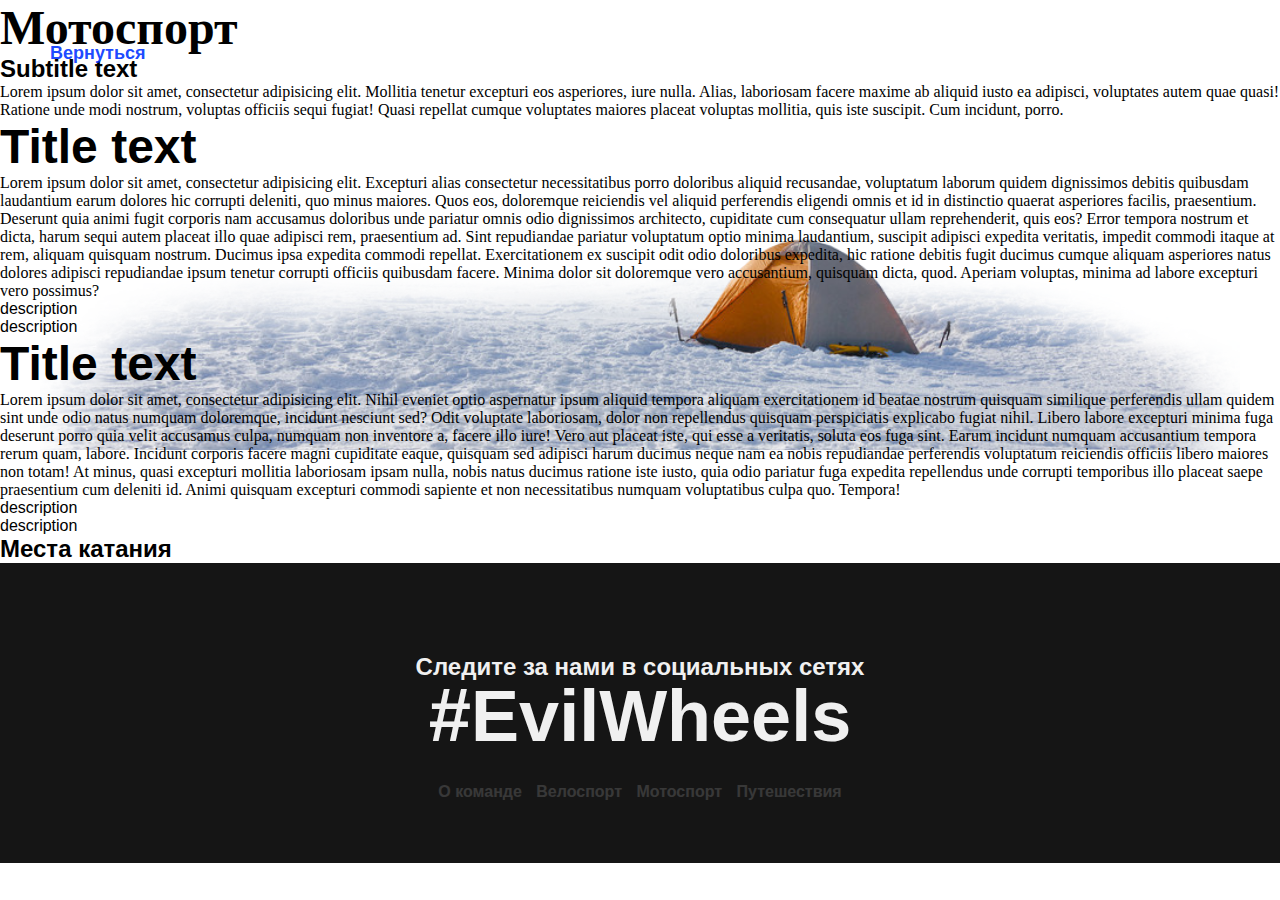
==== moto.html @ bc61dab6 "Beta-release." ====
<!DOCTYPE html>
<html manifest="app.mf">
<head>
	<meta charset="UTF-8">
	<meta name="viewport" content="width=device-width, initial-scale=1, maximum-scale=1, user-scalable=no">
	<meta name="robots" content="index, follow">
	<meta name="author" content="http://Tamik.ru/">
	<meta name="keywords" content="Evil Wheels, Evil Wheels Riders Crew, Riders Crew, Evil Wheels Crew, Evil, Wheels, Crew, Riders, MTB, Mountain bike, DH, Downhill, FR, Freeride, MX, Motocross, Hard enduro, Enduro, Bicycle, Moto, Mountains, Russia, команда, Россия, эндуро, горный велосипед, мотоцикл, велосипед, мотокросс, хард эндуро, фрирайд, даунхилл">
	<meta name="description" content="Команда райдеров из города Нальчик, занимающихся активными видами спорта, такими, как мотокросс и горный велосипед. Сфера интересов также направлена на горный туризм.">
	<meta property="og:title" content="Evil Wheels Riders Crew">
	<meta property="og:description" content="Команда райдеров из города Нальчик, занимающихся активными видами спорта, такими, как мотокросс и горный велосипед. Сфера интересов также направлена на горный туризм.">
	<meta property="og:url" content="http://evilwheels.ru/">
	<meta property="og:image" content="native/og_image.png">
	<title>Мотоспорт // Evil Wheels Riders Crew</title>
	<link rel="shortcut icon" href="native/favicon.ico">
	<link rel="stylesheet" href="styles/main.css">
	<link rel="stylesheet" href="styles/viewmodel.css">
	<link rel="stylesheet" href="styles/popup.css">
	<script src="https://api-maps.yandex.ru/2.1/?lang=ru_RU"></script>
	<script src="http://cdn.Tamik.ru/storage/lib/jquery.js"></script>
	<script src="js/popup.js"></script>
	<script src="js/model.js"></script>
</head>
<body>
	<header>

		<div class="preview">
			<div class="background"></div>
			<div class="bg_fade"></div>
			<h1 class="title">Мотоспорт</h1>
			<h2 class="subtitle">Subtitle text</h2>
		</div>
	</header>
	<nav class="return"><a href="/" class="link">Вернуться</a></nav>
	<div class="content">
		<p class="typography"><span class="big">L</span>orem ipsum dolor sit amet, consectetur adipisicing elit. Mollitia tenetur excepturi eos asperiores, iure nulla. Alias, laboriosam facere maxime ab aliquid iusto ea adipisci, voluptates autem quae quasi! Ratione unde modi nostrum, voluptas officiis sequi fugiat! Quasi repellat cumque voluptates maiores placeat voluptas mollitia, quis iste suscipit. Cum incidunt, porro.</p>
		<!-- div.photo#dest>div.shadow+span{description} -->
		<div class="left-col">
			<h1>Title text</h1>
			<p>Lorem ipsum dolor sit amet, consectetur adipisicing elit. Excepturi alias consectetur necessitatibus porro doloribus aliquid recusandae, voluptatum laborum quidem dignissimos debitis quibusdam laudantium earum dolores hic corrupti deleniti, quo minus maiores. Quos eos, doloremque reiciendis vel aliquid perferendis eligendi omnis et id in distinctio quaerat asperiores facilis, praesentium. Deserunt quia animi fugit corporis nam accusamus doloribus unde pariatur omnis odio dignissimos architecto, cupiditate cum consequatur ullam reprehenderit, quis eos? Error tempora nostrum et dicta, harum sequi autem placeat illo quae adipisci rem, praesentium ad. Sint repudiandae pariatur voluptatum optio minima laudantium, suscipit adipisci expedita veritatis, impedit commodi itaque at rem, aliquam quisquam nostrum. Ducimus ipsa expedita commodi repellat. Exercitationem ex suscipit odit odio doloribus expedita, hic ratione debitis fugit ducimus cumque aliquam asperiores natus dolores adipisci repudiandae ipsum tenetur corrupti officiis quibusdam facere. Minima dolor sit doloremque vero accusantium, quisquam dicta, quod. Aperiam voluptas, minima ad labore excepturi vero possimus?</p>
		</div>
		<div class="right-col">
			<div class="photo" style="background-image: url(4.jpg);">
				<div class="shadow"></div>
				<span>description</span>
			</div>
			<div class="photo" style="background-image: url(3.jpg);">
				<div class="shadow"></div>
				<span>description</span>
			</div>
		</div>
		<!-- <div class="actual"> -->
			<!-- <br> -->
			<!-- <div class="line"></div>
			<h2>Места катания</h2>
			<div class="line"></div>
			 --><!-- <br> -->
		<!-- </div> -->
		<!-- div.photo#dest>div.shadow+span{description} -->
		<!-- div.actual>div.line+h2{Места катания}+div.line -->
		<!-- div.quote>p{Lorem} -->
		<!-- <p class="typography">Lorem ipsum dolor sit amet, consectetur adipisicing elit. Impedit a quaerat quidem. Labore ratione minima doloremque mollitia aliquam suscipit fuga laborum, non cupiditate nemo ipsa obcaecati, eveniet ea eaque maxime vel debitis numquam illum. Impedit, sit officiis. Animi eius, dolorum dolores magnam sapiente, eum non minus. Voluptates saepe sint vitae laudantium, repellendus eaque, quam, labore mollitia soluta eos porro rem expedita sunt exercitationem doloremque in facilis? Debitis eligendi excepturi impedit nihil, perferendis vitae et deleniti incidunt accusamus laborum animi harum distinctio repellat laudantium fugit quibusdam vero eveniet quae temporibus. Possimus assumenda id a ad tempora est vitae velit voluptatum consequuntur quisquam dignissimos aliquid labore consectetur quos nam distinctio eaque voluptates nulla eius, amet quasi ipsam! Alias fuga, consectetur ea nostrum. Sunt doloremque corporis quaerat officia ex cumque commodi deleniti mollitia officiis, dolorem fugit perferendis molestias expedita quae maiores molestiae, fuga quia, temporibus amet! Sequi alias consequatur tempora, odit, quidem odio rerum soluta ipsum eum omnis porro nemo. Itaque dolores sint, modi quidem aperiam, reprehenderit praesentium. Obcaecati praesentium aperiam nemo minima dolorem hic repudiandae quos distinctio molestiae ipsa! Impedit nulla debitis rem minus laudantium, provident natus at quaerat odio numquam, temporibus iure aliquid quam sequi repudiandae sunt saepe officiis ratione mollitia ipsa! Asperiores cum obcaecati doloribus perferendis eius, laborum harum quasi magni fugit? Id exercitationem obcaecati incidunt voluptatibus iste ea et omnis perferendis labore. Esse nostrum quia dolore. Ullam tenetur nemo in iure odio. Error fugiat natus praesentium maxime magnam. Sed doloremque unde optio laboriosam aut aspernatur ab, esse doloribus repellat.</p>
		<div class="image" style="background-image: url(re_8.jpg);">
			<div class="shadow"></div>
			<span>description #img1</span>
		</div>
		<p class="typography">Lorem ipsum dolor sit amet, consectetur adipisicing elit. Corporis, aut at tenetur veritatis sapiente voluptate quisquam minima odit cum autem vel nostrum eum voluptatem harum magni eveniet sunt explicabo molestias aliquam molestiae blanditiis dignissimos. Ab aut temporibus, voluptatum omnis magnam! Praesentium vero dicta aliquam culpa neque aut nisi rerum, quam eveniet, excepturi iure, rem ullam delectus. Sapiente explicabo maxime atque vitae architecto. Nulla voluptatum excepturi minima rerum aliquid at modi quos voluptatem amet minus quas nemo molestias, nesciunt reiciendis quae incidunt, deserunt quam eius eligendi animi laudantium sit repudiandae. Quas quis explicabo libero, molestiae doloribus, quia! Alias unde quidem hic illo. Doloribus quo animi, porro debitis, necessitatibus eos amet aut eligendi id quibusdam nam. Cumque corporis nobis laboriosam veritatis, velit reprehenderit, optio accusamus quidem provident aut similique praesentium tempora fugiat, quam voluptatibus harum ducimus, distinctio nesciunt ab. Harum necessitatibus beatae voluptas vero obcaecati, eveniet, vitae molestiae quia commodi praesentium laudantium.</p>
		<div class="image" style="background-image: url(re_6.jpg);">
			<div class="shadow"></div>
			<span>description #img4</span>
		</div>
		<div class="image" style="background-image: url(re_7.jpg);">
			<div class="shadow"></div>
			<span>description #img3</span>
		</div> -->
	</div>
	<div class="gallery">
		<div class="photo" style="background-image: url(re_2.jpg);"></div>
		<div class="photo" style="background-image: url(re_2.jpg);"></div>
		<div class="photo" style="background-image: url(re_2.jpg);"></div>
		<div class="photo" style="background-image: url(re_2.jpg);"></div>
		<div class="photo" style="background-image: url(re_2.jpg);"></div>
		<div class="photo" style="background-image: url(re_2.jpg);"></div>
		<!-- <a href="#">more...</a> -->
	</div>
	<div class="content">
		<div class="left-col">
			<h1>Title text</h1>
			<p>Lorem ipsum dolor sit amet, consectetur adipisicing elit. Nihil eveniet optio aspernatur ipsum aliquid tempora aliquam exercitationem id beatae nostrum quisquam similique perferendis ullam quidem sint unde odio natus numquam doloremque, incidunt nesciunt sed? Odit voluptate laboriosam, dolor non repellendus quisquam perspiciatis explicabo fugiat nihil. Libero labore excepturi minima fuga deserunt porro quia velit accusamus culpa, numquam non inventore a, facere illo iure! Vero aut placeat iste, qui esse a veritatis, soluta eos fuga sint. Earum incidunt numquam accusantium tempora rerum quam, labore. Incidunt corporis facere magni cupiditate eaque, quisquam sed adipisci harum ducimus neque nam ea nobis repudiandae perferendis voluptatum reiciendis officiis libero maiores non totam! At minus, quasi excepturi mollitia laboriosam ipsam nulla, nobis natus ducimus ratione iste iusto, quia odio pariatur fuga expedita repellendus unde corrupti temporibus illo placeat saepe praesentium cum deleniti id. Animi quisquam excepturi commodi sapiente et non necessitatibus numquam voluptatibus culpa quo. Tempora!</p>
		</div>
		<div class="right-col">
			<div class="photo" style="background-image: url(re_6.jpg);">
				<div class="shadow"></div>
				<span>description</span>
			</div>
			<div class="photo" style="background-image: url(re_4.jpg);">
				<div class="shadow"></div>
				<span>description</span>
			</div>
		</div>
	</div>
	<div class="gallery">
		<div class="photo" style="background-image: url(re_7.jpg);"></div>
		<div class="photo" style="background-image: url(re_7.jpg);"></div>
		<div class="photo" style="background-image: url(re_7.jpg);"></div>
		<div class="photo" style="background-image: url(re_7.jpg);"></div>
		<div class="photo" style="background-image: url(re_7.jpg);"></div>
		<div class="photo" style="background-image: url(re_7.jpg);"></div>
		<!-- <a href="#">more...</a> -->
	</div>
	<div class="content">
		<div class="actual">
			<div class="line"></div>
			<h2>Места катания</h2>
			<div class="line"></div>
		</div>
	</div>
	<footer>
		<h2 class="title">Следите за нами в социальных сетях</h2>
		<h1 class="hash">#<span>EvilWheels</span></h1>
		<div class="links">
			<a href="http://evilwheels.ru/crew" class="link">О команде</a>
			<a href="http://evilwheels.ru/mtb" class="link">Велоспорт</a>
			<a href="http://evilwheels.ru/moto" class="link">Мотоспорт</a>
			<a href="http://evilwheels.ru/travel" class="link">Путешествия</a>
		</div>
	</footer>
	<script type="text/javascript"> (function (d, w, c) { (w[c] = w[c] || []).push(function() { try { w.yaCounter33882629 = new Ya.Metrika({ id:33882629, clickmap:true, trackLinks:true, accurateTrackBounce:true }); } catch(e) { } }); var n = d.getElementsByTagName("script")[0], s = d.createElement("script"), f = function () { n.parentNode.insertBefore(s, n); }; s.type = "text/javascript"; s.async = true; s.src = "https://mc.yandex.ru/metrika/watch.js"; if (w.opera == "[object Opera]") { d.addEventListener("DOMContentLoaded", f, false); } else { f(); } })(document, window, "yandex_metrika_callbacks"); </script> <noscript><div><img src="https://mc.yandex.ru/watch/33882629" style="position:absolute; left:-9999px;" alt="" /></div></noscript>
</body>
</html>
---- styles/main.css ----
@font-face {
	font-family: "PT Sans";
	src: url(http://cdn.Tamik.ru/storage/fonts/PT_Sans/PTS.ttf);
}

@font-face {
	font-family: "PT Serif";
	src: url(http://cdn.Tamik.ru/storage/fonts/PT_Serif/PTF.ttf);
}

@font-face {
	font-family: "Roboto";
	src: url(http://cdn.Tamik.ru/storage/fonts/Roboto/Roboto-Regular.ttf);
}

@font-face {
	font-family: "Roboto Bold";
	src: url(http://cdn.Tamik.ru/storage/fonts/Roboto/Roboto-Bold.ttf);
}

@font-face {
	font-family: "Roboto Black";
	src: url(http://cdn.Tamik.ru/storage/fonts/Roboto/Roboto-Black.ttf);
}

html, body, div, a, p, span, ul, li, button, h1, h2, h3 {
	margin: 0px;
	padding: 0px;
}

body {
	font-family: "PT Sans", sans-serif;
	overflow-x: hidden;
}

p {
	font-family: "PT Serif", serif;
}

footer {
	background-color: #151515;
	width: 100%;
	height: 300px;
}

footer > h2.title {
	font-size: 24px;
	padding-top: 90px;
	text-align: center;
	color: #f0f0f0;
}

footer > h1.hash {
	font-size: 76px;
	margin-top: -10px;
	text-align: center;
	color: #f0f0f0;
}

footer > h1.hash > span {
	font-family: "Roboto Bold", sans-serif;
	font-size: 72px;
}

footer > .links {
	font-weight: bold;
	margin-top: 25px;
	cursor: pointer;
	text-align: center;
	opacity: 0.15;
}

footer > .links > .link {
	border-bottom: 2px solid transparent;
	margin-left: 5px;
	margin-right: 5px;
	color: rgba(255, 255, 255, 1);
	text-decoration: none;
}

footer > .links > .link:hover {
	border-color: rgba(255, 255, 255, 1);
}

@media(max-width: 512px) {
	footer > h2.title {
		font-size: 18px;
	}
	footer > h1.hash {
		font-size: 54px;
	}

	footer > h1.hash > span {
		font-size: 50px;
	}
}
---- styles/viewmodel.css ----
.app {}

nav.return {
	position: absolute;
	margin-top: -40px;
	margin-left: 50px;
}

nav.return > a {
	font-weight: bold;
	font-size: 18px;
	border-bottom: 2px solid transparent;
	color: rgba(0, 50, 255, 0.9);
	text-decoration: none;
}

nav.return > a:hover {
	border-color: rgba(0, 50, 255, 0.7);
}

div.name {
	margin-top: 50px;
	text-align: center;
}

h1 {
	font-size: 48px;
}

h1.title {
	display: inline-block;
	font-family: "PT Serif";
	margin-right: 15px;
}

h1.subtitle {
	display: inline-block;
	font-family: "Roboto Bold";
	margin-left: 55px;
}

.slices {
	position: absolute;
	margin-top: -12px;
}

.slices > .slice {
	font-family: "Roboto Black";
	font-size: 72px;
	color: rgba(255, 0, 0, 1);
	opacity: 0.75;
}

.slices > .slice::before {
	content: "/";
}

.slices > .slice:last-child {
	margin-left: -15px;
}

.head_background {
	position: absolute;
	background-color: rgba(255, 0, 0, 0.5);
	background-image: url();
	background-size: cover;
	background-repeat: no-repeat;
	width: 100%;
	height: 450px;
	margin-top: -25px;
	z-index: -1;
}

p.introduce {
	width: 620px;
	margin: 0px auto;
	margin-top: 50px;
}

p.introduce::first-letter {
	font-weight: bold;
	font-size: 40px;
	padding-right: 5px;
	line-height: 40px;
	float: left;
}

.background {
	position: absolute;
	background-image: url(../upl/camp2.png);
	background-size: cover;
	background-repeat: no-repeat;
	width: 100%;
	height: 700px;
	margin-top: -250px;
	z-index: -1;
}

@media(max-width: 1280px) {
	.background {
		left: 50%;
		width: 1200px;
		margin-left: -600px;
	}
}

.map {
	width: 100%;
	height: 450px;
	margin-top: 450px;
}

.feed {
	width: 100%;
	margin: 0px auto;
	margin-top: 50px;
	margin-bottom: 50px;
	text-align: center;
}

@media(min-width: 1200px) {
	.feed {
		width: 1200px;
	}
}

.feed > .pinned {
	display: inline-block;
	border: 1px dashed rgba(0, 0, 0, 0.05);
	border-radius: 4px;
	width: 350px;
	height: 350px;
	margin: 10px;
	cursor: pointer;
}

.feed > .pinned > .image {
	background-color: rgba(230, 230, 230, 1);
	background-size: cover;
	background-position: center;
	background-repeat: no-repeat;
	border-radius: 4px;
	width: 100%;
	height: 100%;
	transition: all 0.35s ease;
}

.feed > .pinned > .image:hover {
	margin-top: -5px;
	box-shadow: 0px 10px 35px rgba(0, 0, 0, 0.5);
}

.more {
	border: 3px solid;
	border-radius: 100%;
	width: 150px;
	height: 150px;
	margin: 0px auto;
	margin-top: 50px;
	margin-bottom: 50px;
	cursor: pointer;
	text-align: center;
	transition: all 0.35s ease;
}

.more:hover {
	border-color: rgba(0, 50, 255, 0.9);
	color: rgba(0, 50, 255, 0.9);
}

.more > span {
	position: absolute;
	font-size: 28px;
	font-weight: bold;
	width: 150px;
	margin-top: 40px;
	margin-left: -75px;
}
---- styles/popup.css ----
.popup {
	display: none;
	position: absolute;
	width: 100%;
	height: 100%;
	z-index: 9999;
}

.popup > .fade {
	position: fixed;
	background-color: rgba(0, 0, 0, 0.5);
	width: 100%;
	height: 100%;
	z-index: 9999;
}

.popup > .window {
	position: fixed;
	top: 50%;
	left: 50%;
	background-color: rgba(255, 255, 255, 1);
	border-radius: 4px;
	width: 1200px;
	height: 800px;
	margin-top: -400px;
	margin-left: -600px;
	overflow: hidden;
	box-shadow: 0px 0px 50px rgba(0, 0, 0, 0.5);
	z-index: 10000;
}

.popup > .window > .photog {
	background-size: cover;
	background-position: center;
	background-repeat: no-repeat;
	border-radius: 4px;
	width: 100%;
	height: 100%;
	overflow: hidden;
}

.popup > .window > .descp {
	background-color: rgba(255, 255, 255, 1);
	border-bottom-left-radius: 4px;
	border-bottom-right-radius: 4px;
	width: 100%;
	height: 50px;
	margin-top: -50px;
	vertical-align: middle;
}

.popup > .window > .descp > p {
	display: inline-block;
	margin-top: 15px;
	margin-left: 25px;
}

.popup > .window > .descp > a {
	display: none;
	font-weight: bold;
	border-bottom: 2px solid transparent;
	text-decoration: none;
	color: rgba(0, 50, 255, 1);
}

.popup > .window > .descp > a:hover {
	border-color: rgba(0, 50, 255, 1);
}
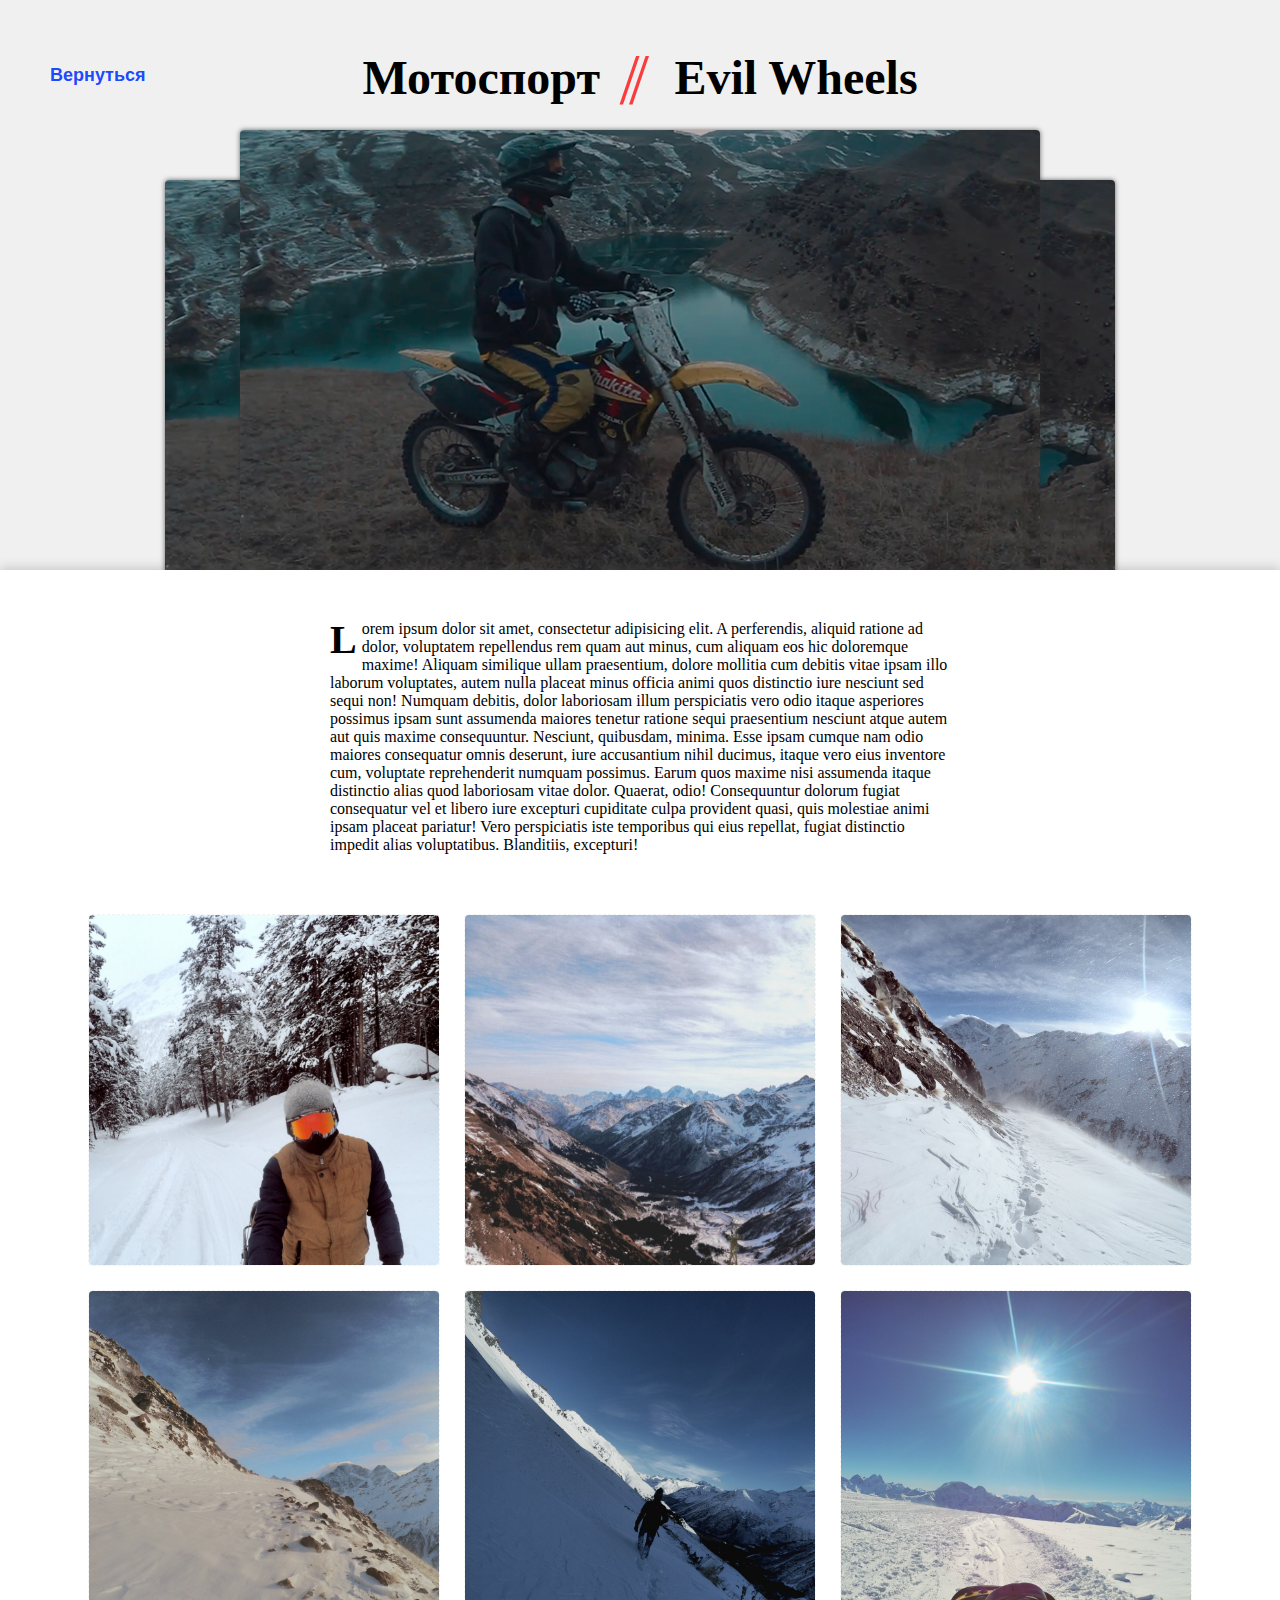
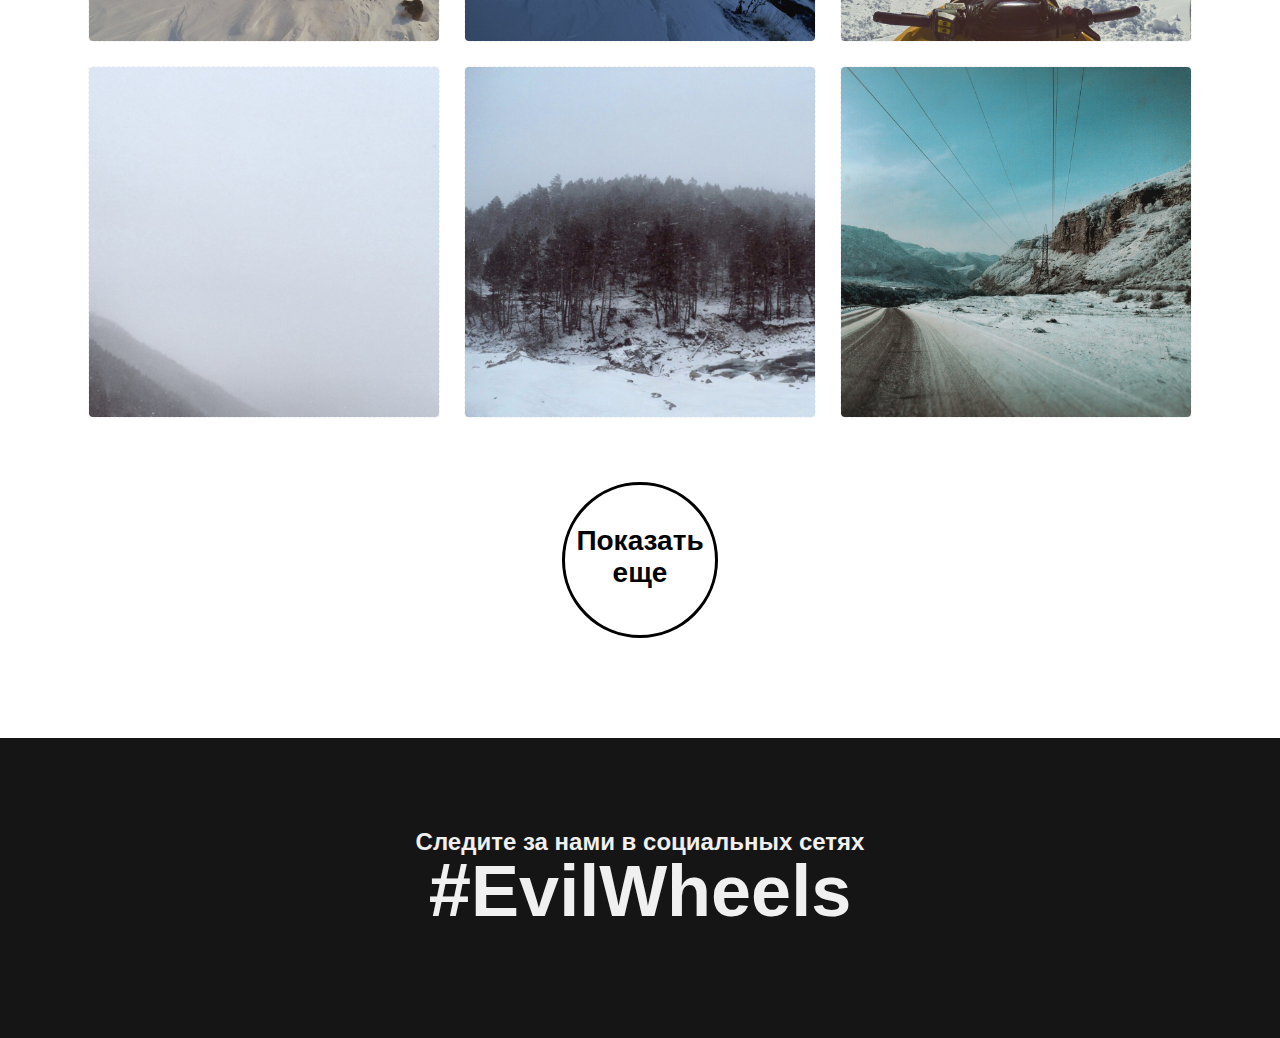
==== commit aef5e84e: "Beta release. Preparing to release. Updated Travel directive, started development of Moto directive." ====
--- a/moto.html
+++ b/moto.html
@@ -14,111 +14,76 @@
 	<title>Мотоспорт // Evil Wheels Riders Crew</title>
 	<link rel="shortcut icon" href="native/favicon.ico">
 	<link rel="stylesheet" href="styles/main.css">
-	<link rel="stylesheet" href="styles/viewmodel.css">
-	<link rel="stylesheet" href="styles/popup.css">
+	<link rel="stylesheet" href="styles/view.css">
+	<link rel="stylesheet" href="styles/feed.css">
+	<link rel="stylesheet" href="styles/view_moto.css">
 	<script src="https://api-maps.yandex.ru/2.1/?lang=ru_RU"></script>
-	<script src="http://cdn.Tamik.ru/storage/lib/jquery.js"></script>
-	<script src="js/popup.js"></script>
+	<script src="http://cdn.Tamik.ru/storage/libs/jquery.js"></script>
 	<script src="js/model.js"></script>
 </head>
 <body>
-	<header>
-
-		<div class="preview">
-			<div class="background"></div>
-			<div class="bg_fade"></div>
+	<div class="app">
+		<div class="name">
 			<h1 class="title">Мотоспорт</h1>
-			<h2 class="subtitle">Subtitle text</h2>
+			<span class="slices">
+				<span class="slice"></span>
+				<span class="slice"></span>
+			</span>
+			<h1 class="subtitle">Evil Wheels</h1>
 		</div>
-	</header>
-	<nav class="return"><a href="/" class="link">Вернуться</a></nav>
-	<div class="content">
-		<p class="typography"><span class="big">L</span>orem ipsum dolor sit amet, consectetur adipisicing elit. Mollitia tenetur excepturi eos asperiores, iure nulla. Alias, laboriosam facere maxime ab aliquid iusto ea adipisci, voluptates autem quae quasi! Ratione unde modi nostrum, voluptas officiis sequi fugiat! Quasi repellat cumque voluptates maiores placeat voluptas mollitia, quis iste suscipit. Cum incidunt, porro.</p>
-		<!-- div.photo#dest>div.shadow+span{description} -->
-		<div class="left-col">
-			<h1>Title text</h1>
-			<p>Lorem ipsum dolor sit amet, consectetur adipisicing elit. Excepturi alias consectetur necessitatibus porro doloribus aliquid recusandae, voluptatum laborum quidem dignissimos debitis quibusdam laudantium earum dolores hic corrupti deleniti, quo minus maiores. Quos eos, doloremque reiciendis vel aliquid perferendis eligendi omnis et id in distinctio quaerat asperiores facilis, praesentium. Deserunt quia animi fugit corporis nam accusamus doloribus unde pariatur omnis odio dignissimos architecto, cupiditate cum consequatur ullam reprehenderit, quis eos? Error tempora nostrum et dicta, harum sequi autem placeat illo quae adipisci rem, praesentium ad. Sint repudiandae pariatur voluptatum optio minima laudantium, suscipit adipisci expedita veritatis, impedit commodi itaque at rem, aliquam quisquam nostrum. Ducimus ipsa expedita commodi repellat. Exercitationem ex suscipit odit odio doloribus expedita, hic ratione debitis fugit ducimus cumque aliquam asperiores natus dolores adipisci repudiandae ipsum tenetur corrupti officiis quibusdam facere. Minima dolor sit doloremque vero accusantium, quisquam dicta, quod. Aperiam voluptas, minima ad labore excepturi vero possimus?</p>
+		<nav class="return"><a href="/" class="link">Вернуться</a></nav>
+		<div class="slider">
+			<div class="slide left" style="background-image: url(native/main_poster.png);"></div>
+			<div class="slide main" style="background-image: url(native/main_poster.png);">
+				<div class="video"></div>
+				<div class="info">
+					<button class="playbtn" onclick="play();"><div class="icon"></div></button>
+					<div class="description">
+						<h1>Эндуро в горах!</h1>
+						<h2>Команда EW на Былымском озере.</h2>
+					</div>
+				</div>
+			</div>
+			<div class="slide right" style="background-image: url(native/main_poster.png);"></div>
 		</div>
-		<div class="right-col">
-			<div class="photo" style="background-image: url(4.jpg);">
-				<div class="shadow"></div>
-				<span>description</span>
+		<div class="page">
+			<p class="introduce">Lorem ipsum dolor sit amet, consectetur adipisicing elit. A perferendis, aliquid ratione ad dolor, voluptatem repellendus rem quam aut minus, cum aliquam eos hic doloremque maxime! Aliquam similique ullam praesentium, dolore mollitia cum debitis vitae ipsam illo laborum voluptates, autem nulla placeat minus officia animi quos distinctio iure nesciunt sed sequi non! Numquam debitis, dolor laboriosam illum perspiciatis vero odio itaque asperiores possimus ipsam sunt assumenda maiores tenetur ratione sequi praesentium nesciunt atque autem aut quis maxime consequuntur. Nesciunt, quibusdam, minima. Esse ipsam cumque nam odio maiores consequatur omnis deserunt, iure accusantium nihil ducimus, itaque vero eius inventore cum, voluptate reprehenderit numquam possimus. Earum quos maxime nisi assumenda itaque distinctio alias quod laboriosam vitae dolor. Quaerat, odio! Consequuntur dolorum fugiat consequatur vel et libero iure excepturi cupiditate culpa provident quasi, quis molestiae animi ipsam placeat pariatur! Vero perspiciatis iste temporibus qui eius repellat, fugiat distinctio impedit alias voluptatibus. Blanditiis, excepturi!</p>
+			<div class="feed">
+				<div class="pinned">
+					<div class="image" style="background-image: url(_cdn/_temp/upl/snapster/0.jpg);"></div>
+				</div>
+				<div class="pinned">
+					<div class="image" style="background-image: url(_cdn/_temp/upl/snapster/1.jpg);"></div>
+				</div>
+				<div class="pinned">
+					<div class="image" style="background-image: url(_cdn/_temp/upl/snapster/2.jpg);"></div>
+				</div>
+				<div class="pinned">
+					<div class="image" style="background-image: url(_cdn/_temp/upl/snapster/3.jpg);"></div>
+				</div>
+				<div class="pinned">
+					<div class="image" style="background-image: url(_cdn/_temp/upl/snapster/4.jpg);"></div>
+				</div>
+				<div class="pinned">
+					<div class="image" style="background-image: url(_cdn/_temp/upl/snapster/5.jpg);"></div>
+				</div>
+				<div class="pinned">
+					<div class="image" style="background-image: url(_cdn/_temp/upl/snapster/6.jpg);"></div>
+				</div>
+				<div class="pinned">
+					<div class="image" style="background-image: url(_cdn/_temp/upl/snapster/7.jpg);"></div>
+				</div>
+				<div class="pinned">
+					<div class="image" style="background-image: url(_cdn/_temp/upl/snapster/8.jpg);"></div>
+				</div>
 			</div>
-			<div class="photo" style="background-image: url(3.jpg);">
-				<div class="shadow"></div>
-				<span>description</span>
-			</div>
-		</div>
-		<!-- <div class="actual"> -->
-			<!-- <br> -->
-			<!-- <div class="line"></div>
-			<h2>Места катания</h2>
-			<div class="line"></div>
-			 --><!-- <br> -->
-		<!-- </div> -->
-		<!-- div.photo#dest>div.shadow+span{description} -->
-		<!-- div.actual>div.line+h2{Места катания}+div.line -->
-		<!-- div.quote>p{Lorem} -->
-		<!-- <p class="typography">Lorem ipsum dolor sit amet, consectetur adipisicing elit. Impedit a quaerat quidem. Labore ratione minima doloremque mollitia aliquam suscipit fuga laborum, non cupiditate nemo ipsa obcaecati, eveniet ea eaque maxime vel debitis numquam illum. Impedit, sit officiis. Animi eius, dolorum dolores magnam sapiente, eum non minus. Voluptates saepe sint vitae laudantium, repellendus eaque, quam, labore mollitia soluta eos porro rem expedita sunt exercitationem doloremque in facilis? Debitis eligendi excepturi impedit nihil, perferendis vitae et deleniti incidunt accusamus laborum animi harum distinctio repellat laudantium fugit quibusdam vero eveniet quae temporibus. Possimus assumenda id a ad tempora est vitae velit voluptatum consequuntur quisquam dignissimos aliquid labore consectetur quos nam distinctio eaque voluptates nulla eius, amet quasi ipsam! Alias fuga, consectetur ea nostrum. Sunt doloremque corporis quaerat officia ex cumque commodi deleniti mollitia officiis, dolorem fugit perferendis molestias expedita quae maiores molestiae, fuga quia, temporibus amet! Sequi alias consequatur tempora, odit, quidem odio rerum soluta ipsum eum omnis porro nemo. Itaque dolores sint, modi quidem aperiam, reprehenderit praesentium. Obcaecati praesentium aperiam nemo minima dolorem hic repudiandae quos distinctio molestiae ipsa! Impedit nulla debitis rem minus laudantium, provident natus at quaerat odio numquam, temporibus iure aliquid quam sequi repudiandae sunt saepe officiis ratione mollitia ipsa! Asperiores cum obcaecati doloribus perferendis eius, laborum harum quasi magni fugit? Id exercitationem obcaecati incidunt voluptatibus iste ea et omnis perferendis labore. Esse nostrum quia dolore. Ullam tenetur nemo in iure odio. Error fugiat natus praesentium maxime magnam. Sed doloremque unde optio laboriosam aut aspernatur ab, esse doloribus repellat.</p>
-		<div class="image" style="background-image: url(re_8.jpg);">
-			<div class="shadow"></div>
-			<span>description #img1</span>
-		</div>
-		<p class="typography">Lorem ipsum dolor sit amet, consectetur adipisicing elit. Corporis, aut at tenetur veritatis sapiente voluptate quisquam minima odit cum autem vel nostrum eum voluptatem harum magni eveniet sunt explicabo molestias aliquam molestiae blanditiis dignissimos. Ab aut temporibus, voluptatum omnis magnam! Praesentium vero dicta aliquam culpa neque aut nisi rerum, quam eveniet, excepturi iure, rem ullam delectus. Sapiente explicabo maxime atque vitae architecto. Nulla voluptatum excepturi minima rerum aliquid at modi quos voluptatem amet minus quas nemo molestias, nesciunt reiciendis quae incidunt, deserunt quam eius eligendi animi laudantium sit repudiandae. Quas quis explicabo libero, molestiae doloribus, quia! Alias unde quidem hic illo. Doloribus quo animi, porro debitis, necessitatibus eos amet aut eligendi id quibusdam nam. Cumque corporis nobis laboriosam veritatis, velit reprehenderit, optio accusamus quidem provident aut similique praesentium tempora fugiat, quam voluptatibus harum ducimus, distinctio nesciunt ab. Harum necessitatibus beatae voluptas vero obcaecati, eveniet, vitae molestiae quia commodi praesentium laudantium.</p>
-		<div class="image" style="background-image: url(re_6.jpg);">
-			<div class="shadow"></div>
-			<span>description #img4</span>
-		</div>
-		<div class="image" style="background-image: url(re_7.jpg);">
-			<div class="shadow"></div>
-			<span>description #img3</span>
-		</div> -->
-	</div>
-	<div class="gallery">
-		<div class="photo" style="background-image: url(re_2.jpg);"></div>
-		<div class="photo" style="background-image: url(re_2.jpg);"></div>
-		<div class="photo" style="background-image: url(re_2.jpg);"></div>
-		<div class="photo" style="background-image: url(re_2.jpg);"></div>
-		<div class="photo" style="background-image: url(re_2.jpg);"></div>
-		<div class="photo" style="background-image: url(re_2.jpg);"></div>
-		<!-- <a href="#">more...</a> -->
-	</div>
-	<div class="content">
-		<div class="left-col">
-			<h1>Title text</h1>
-			<p>Lorem ipsum dolor sit amet, consectetur adipisicing elit. Nihil eveniet optio aspernatur ipsum aliquid tempora aliquam exercitationem id beatae nostrum quisquam similique perferendis ullam quidem sint unde odio natus numquam doloremque, incidunt nesciunt sed? Odit voluptate laboriosam, dolor non repellendus quisquam perspiciatis explicabo fugiat nihil. Libero labore excepturi minima fuga deserunt porro quia velit accusamus culpa, numquam non inventore a, facere illo iure! Vero aut placeat iste, qui esse a veritatis, soluta eos fuga sint. Earum incidunt numquam accusantium tempora rerum quam, labore. Incidunt corporis facere magni cupiditate eaque, quisquam sed adipisci harum ducimus neque nam ea nobis repudiandae perferendis voluptatum reiciendis officiis libero maiores non totam! At minus, quasi excepturi mollitia laboriosam ipsam nulla, nobis natus ducimus ratione iste iusto, quia odio pariatur fuga expedita repellendus unde corrupti temporibus illo placeat saepe praesentium cum deleniti id. Animi quisquam excepturi commodi sapiente et non necessitatibus numquam voluptatibus culpa quo. Tempora!</p>
-		</div>
-		<div class="right-col">
-			<div class="photo" style="background-image: url(re_6.jpg);">
-				<div class="shadow"></div>
-				<span>description</span>
-			</div>
-			<div class="photo" style="background-image: url(re_4.jpg);">
-				<div class="shadow"></div>
-				<span>description</span>
-			</div>
-		</div>
-	</div>
-	<div class="gallery">
-		<div class="photo" style="background-image: url(re_7.jpg);"></div>
-		<div class="photo" style="background-image: url(re_7.jpg);"></div>
-		<div class="photo" style="background-image: url(re_7.jpg);"></div>
-		<div class="photo" style="background-image: url(re_7.jpg);"></div>
-		<div class="photo" style="background-image: url(re_7.jpg);"></div>
-		<div class="photo" style="background-image: url(re_7.jpg);"></div>
-		<!-- <a href="#">more...</a> -->
-	</div>
-	<div class="content">
-		<div class="actual">
-			<div class="line"></div>
-			<h2>Места катания</h2>
-			<div class="line"></div>
+			<div class="more" onclick="loadmore();"><span>Показать еще</span></div>
 		</div>
 	</div>
 	<footer>
 		<h2 class="title">Следите за нами в социальных сетях</h2>
 		<h1 class="hash">#<span>EvilWheels</span></h1>
-		<div class="links">
+		<div class="links" style="display: none;">
 			<a href="http://evilwheels.ru/crew" class="link">О команде</a>
 			<a href="http://evilwheels.ru/mtb" class="link">Велоспорт</a>
 			<a href="http://evilwheels.ru/moto" class="link">Мотоспорт</a>
--- a/styles/view.css
+++ b/styles/view.css
@@ -0,0 +1,83 @@
+body {
+	background-color: rgba(240, 240, 240, 1);
+}
+
+nav.return {
+	position: absolute;
+	margin-top: -40px;
+	margin-left: 50px;
+}
+
+nav.return > a {
+	font-weight: bold;
+	font-size: 18px;
+	border-bottom: 2px solid transparent;
+	color: rgba(0, 50, 255, 0.9);
+	text-decoration: none;
+	transition: border-color 0.25s ease;
+}
+
+nav.return > a:hover {
+	border-color: rgba(0, 50, 255, 0.7);
+}
+
+div.name {
+	margin-top: 50px;
+	text-align: center;
+}
+
+h1 {
+	font-size: 48px;
+}
+
+h1.title {
+	display: inline-block;
+	font-family: "PT Serif";
+	margin-right: 15px;
+}
+
+h1.subtitle {
+	display: inline-block;
+	font-family: "Roboto Bold";
+	margin-left: 55px;
+}
+
+.slices {
+	position: absolute;
+	margin-top: -12px;
+}
+
+.slices > .slice {
+	font-family: "Roboto Black";
+	font-size: 72px;
+	color: rgba(255, 0, 0, 1);
+	opacity: 0.75;
+}
+
+.slices > .slice::before {
+	content: "/";
+}
+
+.slices > .slice:last-child {
+	margin-left: -15px;
+}
+
+p.introduce {
+	width: 620px;
+	margin: 0px auto;
+	padding-top: 50px;
+}
+
+p.introduce::first-letter {
+	font-weight: bold;
+	font-size: 40px;
+	padding-right: 5px;
+	line-height: 40px;
+	float: left;
+}
+
+.map {
+	width: 100%;
+	height: 450px;
+	margin-top: 450px;
+}
--- a/styles/feed.css
+++ b/styles/feed.css
@@ -0,0 +1,66 @@
+.feed {
+	width: 100%;
+	margin: 0px auto;
+	margin-top: 50px;
+	margin-bottom: 50px;
+	text-align: center;
+}
+
+@media(min-width: 1200px) {
+	.feed {
+		width: 1200px;
+	}
+}
+
+.feed > .pinned {
+	display: inline-block;
+	border: 1px dashed rgba(0, 0, 0, 0.05);
+	border-radius: 4px;
+	width: 350px;
+	height: 350px;
+	margin: 10px;
+}
+
+.feed > .pinned > .image {
+	background-color: rgba(230, 230, 230, 1);
+	background-size: cover;
+	background-position: center;
+	background-repeat: no-repeat;
+	border-radius: 4px;
+	width: 100%;
+	height: 100%;
+	transition: all 0.35s ease;
+}
+
+.feed > .pinned > .image:hover {
+	/*margin-top: -5px;*/
+	/*box-shadow: 0px 10px 35px rgba(0, 0, 0, 0.5);*/
+	box-shadow: 0px 5px 15px rgba(0, 0, 0, 0.7);
+}
+
+.more {
+	border: 3px solid;
+	border-radius: 100%;
+	width: 150px;
+	height: 150px;
+	margin: 0px auto;
+	margin-top: 50px;
+	margin-bottom: 50px;
+	cursor: pointer;
+	text-align: center;
+	transition: all 0.35s ease;
+}
+
+.more:hover {
+	border-color: rgba(0, 50, 255, 0.9);
+	color: rgba(0, 50, 255, 0.9);
+}
+
+.more > span {
+	position: absolute;
+	font-size: 28px;
+	font-weight: bold;
+	width: 150px;
+	margin-top: 40px;
+	margin-left: -75px;
+}
--- a/styles/view_moto.css
+++ b/styles/view_moto.css
@@ -0,0 +1,107 @@
+.slider {
+	width: 100%;
+	height: 450px;
+	margin-top: 25px;
+}
+
+.slider > .slide {
+	position: absolute;
+	background-size: cover;
+	background-repeat: no-repeat;
+	border-top-left-radius: 4px;
+	border-top-right-radius: 4px;
+	left: 50%;
+	width: 800px;
+	height: 450px;
+	margin-left: -400px;
+	box-shadow: 0px 0px 5px rgba(50, 50, 50, 0.75);
+}
+
+.slide.left {
+	height: 400px;
+	margin-top: 50px;
+	margin-left: -475px;
+	z-index: -2;
+}
+
+.slide.right {
+	height: 400px;
+	margin-top: 50px;
+	margin-left: -325px;
+	z-index: -2;
+}
+
+.slide.main {
+	z-index: -1;
+}
+
+.info {
+	margin-top: 200px;
+	margin-left: 150px;
+	opacity: 0;
+}
+
+.info > .playbtn {
+	display: inline-block;
+	background-color: rgba(0, 0, 0, 1);
+	border: 0px;
+	border-radius: 100%;
+	width: 100px;
+	height: 100px;
+	cursor: pointer;
+	vertical-align: top;
+	transition: background-color 0.25s ease;
+}
+
+.info > .playbtn:focus, .info > .playbtn:hover {
+	background-color: rgba(15, 15, 15, 1);
+}
+
+.info > .playbtn > .icon {
+	background-image: url(../native/playbtn.png);
+	background-size: contain;
+	background-repeat: no-repeat;
+	width: 55px;
+	height: 55px;
+	margin-left: 26px;
+}
+
+.info > .description {
+	display: inline-block;
+	margin-left: 10px;
+	color: rgba(255, 255, 255, 1);
+	cursor: default;
+}
+
+.info > .description > h1 {
+	font-family: "PT Sans", Helvetica, Arial, sans-serif;
+}
+
+.info > .description > h2 {
+	font-family: "PT Serif", Georgia, serif;
+	font-weight: normal;
+	font-size: 18px;
+}
+
+.video {
+	display: none;
+	border-top-left-radius: 4px;
+	border-top-right-radius: 4px;
+}
+
+.video > iframe {
+	border-top-left-radius: 4px;
+	border-top-right-radius: 4px;
+}
+
+.page {
+	background-color: rgba(255, 255, 255, 1);
+	width: 100%;
+	margin-top: -10px;
+	padding-bottom: 50px;
+	box-shadow: 0 -2px 10px rgba(75, 75, 75, 0.25);
+}
+
+*:focus {
+	outline: 0px;
+}
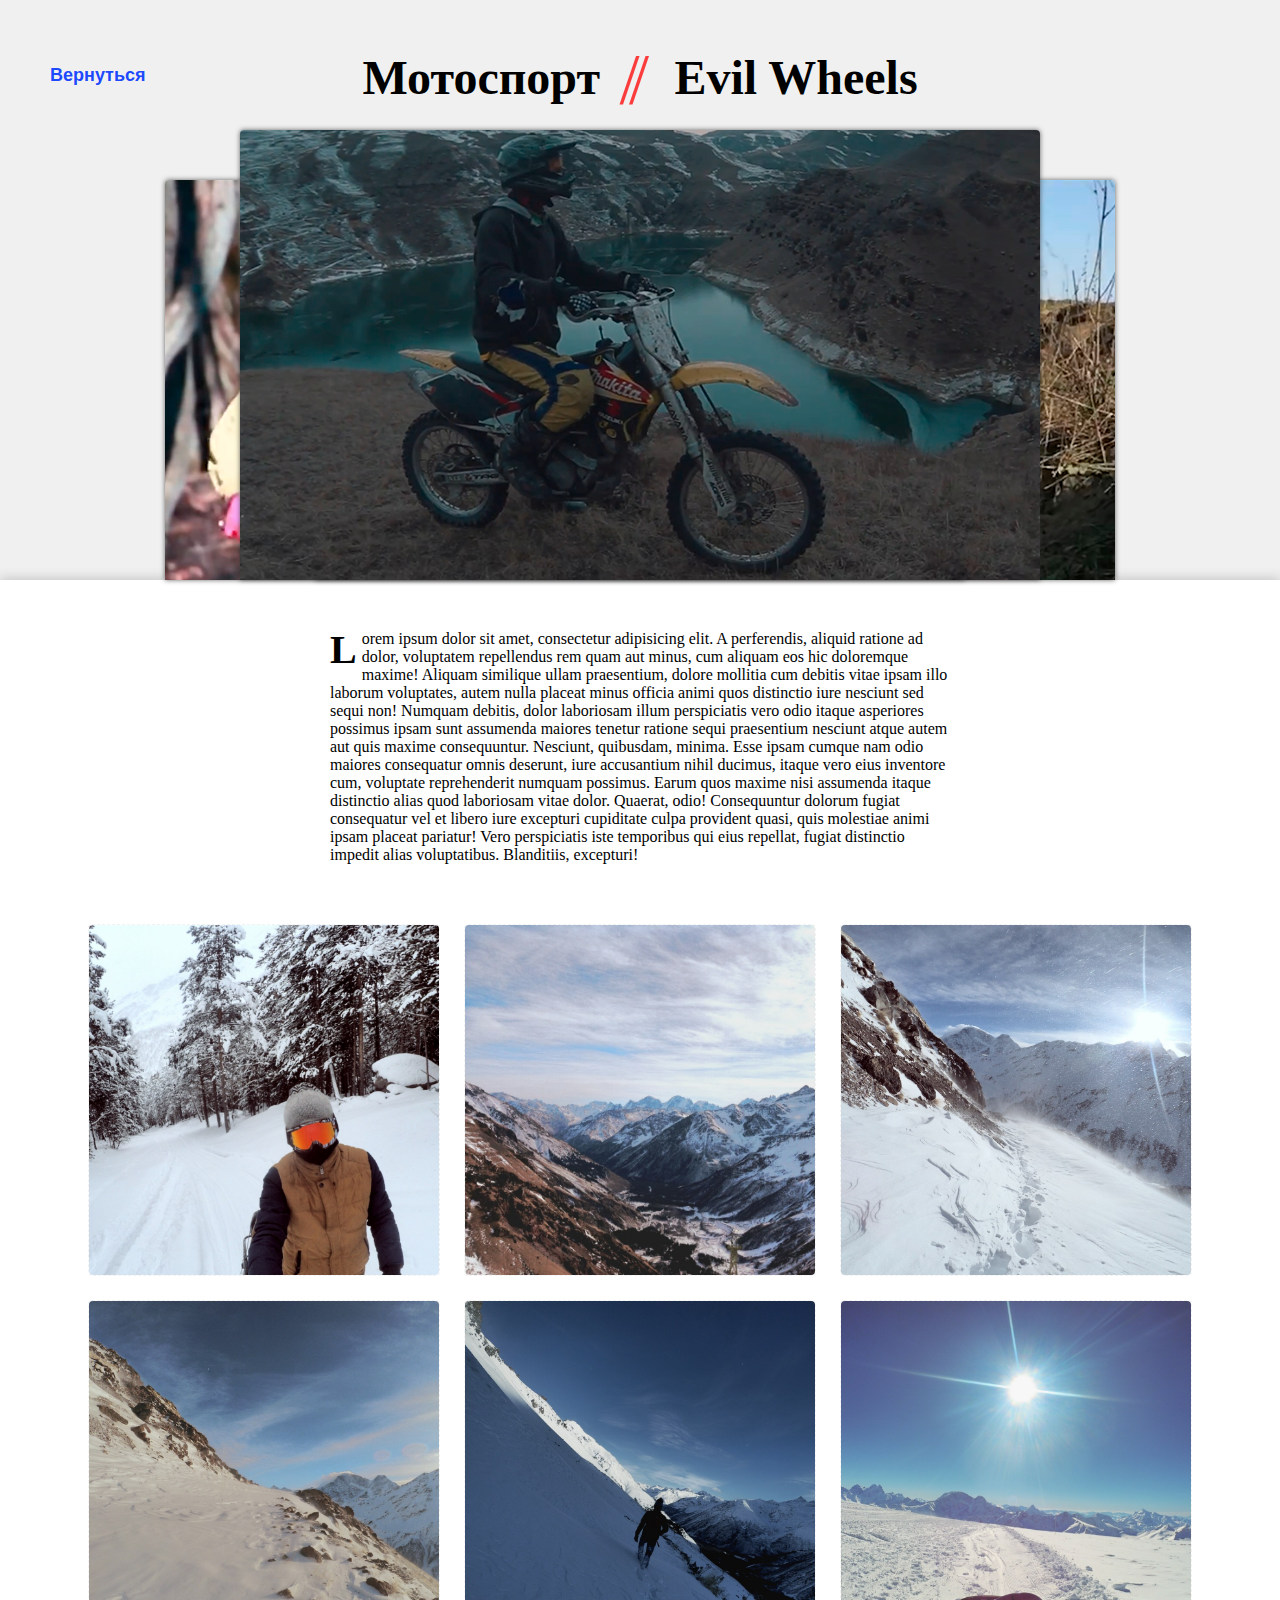
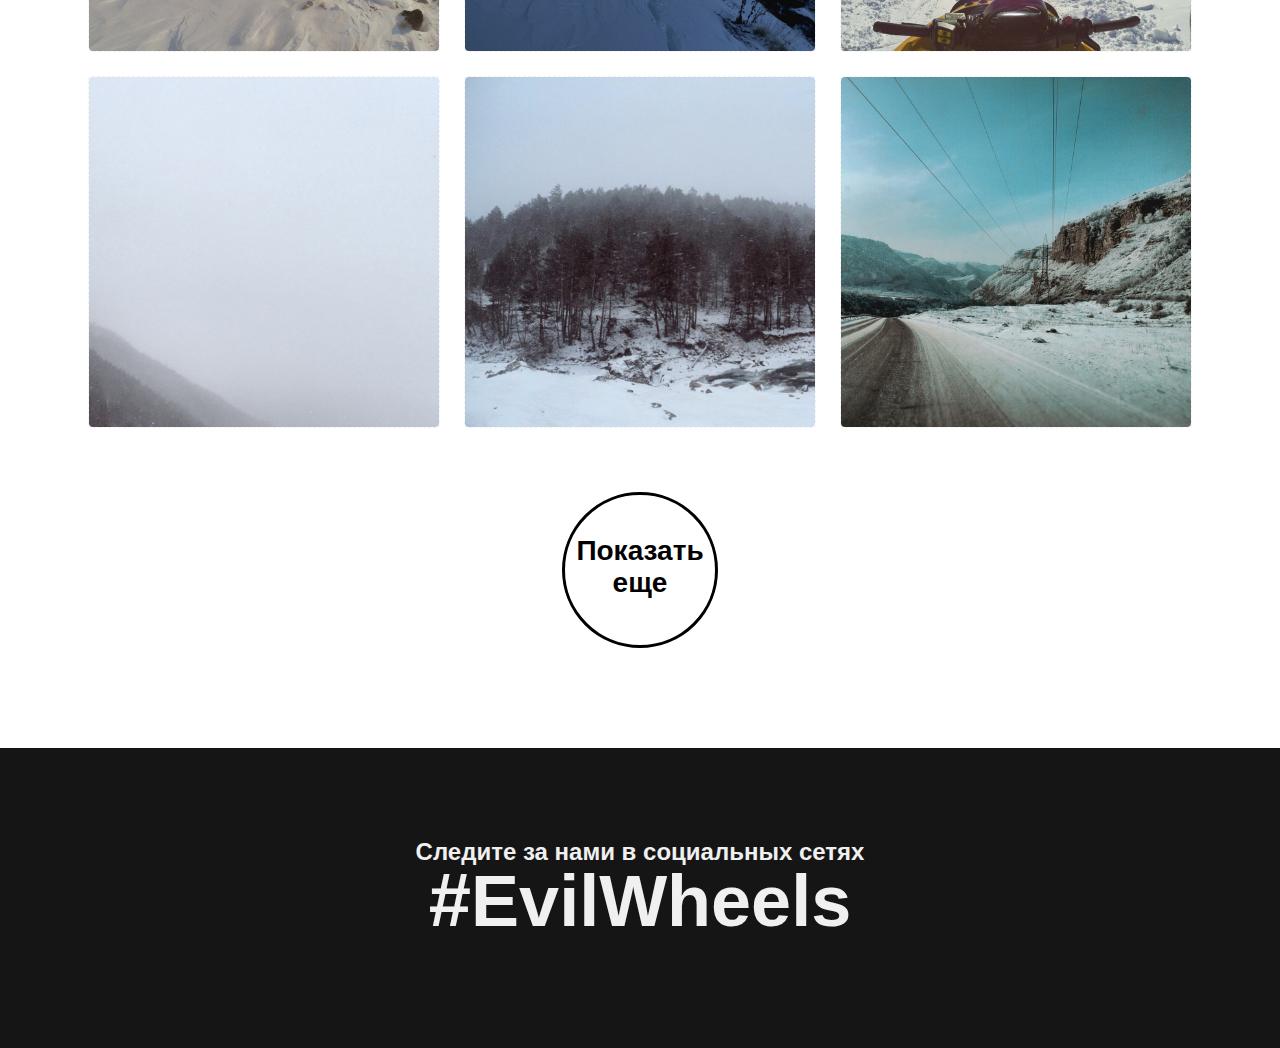
==== commit 2adcbfb2: "Added .v_module (highlights video from YouTube), and minor update of Moto view." ====
--- a/moto.html
+++ b/moto.html
@@ -2,7 +2,7 @@
 <html manifest="app.mf">
 <head>
 	<meta charset="UTF-8">
-	<meta name="viewport" content="width=device-width, initial-scale=1, maximum-scale=1, user-scalable=no">
+	<meta name="viewport" content="width=device-width, initial-scale=1, maximum-scale=1, user-scalable=no, minimal-ui">
 	<meta name="robots" content="index, follow">
 	<meta name="author" content="http://Tamik.ru/">
 	<meta name="keywords" content="Evil Wheels, Evil Wheels Riders Crew, Riders Crew, Evil Wheels Crew, Evil, Wheels, Crew, Riders, MTB, Mountain bike, DH, Downhill, FR, Freeride, MX, Motocross, Hard enduro, Enduro, Bicycle, Moto, Mountains, Russia, команда, Россия, эндуро, горный велосипед, мотоцикл, велосипед, мотокросс, хард эндуро, фрирайд, даунхилл">
@@ -33,8 +33,8 @@
 		</div>
 		<nav class="return"><a href="/" class="link">Вернуться</a></nav>
 		<div class="slider">
-			<div class="slide left" style="background-image: url(native/main_poster.png);"></div>
-			<div class="slide main" style="background-image: url(native/main_poster.png);">
+			<div class="slide left" style="background-image: url(native/posters/moto_left.png);"></div>
+			<div class="slide main" style="background-image: url(native/posters/moto_main.png);">
 				<div class="video"></div>
 				<div class="info">
 					<button class="playbtn" onclick="play();"><div class="icon"></div></button>
@@ -44,37 +44,37 @@
 					</div>
 				</div>
 			</div>
-			<div class="slide right" style="background-image: url(native/main_poster.png);"></div>
+			<div class="slide right" style="background-image: url(native/posters/moto_right.png);"></div>
 		</div>
 		<div class="page">
 			<p class="introduce">Lorem ipsum dolor sit amet, consectetur adipisicing elit. A perferendis, aliquid ratione ad dolor, voluptatem repellendus rem quam aut minus, cum aliquam eos hic doloremque maxime! Aliquam similique ullam praesentium, dolore mollitia cum debitis vitae ipsam illo laborum voluptates, autem nulla placeat minus officia animi quos distinctio iure nesciunt sed sequi non! Numquam debitis, dolor laboriosam illum perspiciatis vero odio itaque asperiores possimus ipsam sunt assumenda maiores tenetur ratione sequi praesentium nesciunt atque autem aut quis maxime consequuntur. Nesciunt, quibusdam, minima. Esse ipsam cumque nam odio maiores consequatur omnis deserunt, iure accusantium nihil ducimus, itaque vero eius inventore cum, voluptate reprehenderit numquam possimus. Earum quos maxime nisi assumenda itaque distinctio alias quod laboriosam vitae dolor. Quaerat, odio! Consequuntur dolorum fugiat consequatur vel et libero iure excepturi cupiditate culpa provident quasi, quis molestiae animi ipsam placeat pariatur! Vero perspiciatis iste temporibus qui eius repellat, fugiat distinctio impedit alias voluptatibus. Blanditiis, excepturi!</p>
 			<div class="feed">
 				<div class="pinned">
-					<div class="image" style="background-image: url(_cdn/_temp/upl/snapster/0.jpg);"></div>
+					<div class="image" style="background-image: url(native/feed/0.jpg);"></div>
 				</div>
 				<div class="pinned">
-					<div class="image" style="background-image: url(_cdn/_temp/upl/snapster/1.jpg);"></div>
+					<div class="image" style="background-image: url(native/feed/1.jpg);"></div>
 				</div>
 				<div class="pinned">
-					<div class="image" style="background-image: url(_cdn/_temp/upl/snapster/2.jpg);"></div>
+					<div class="image" style="background-image: url(native/feed/2.jpg);"></div>
 				</div>
 				<div class="pinned">
-					<div class="image" style="background-image: url(_cdn/_temp/upl/snapster/3.jpg);"></div>
+					<div class="image" style="background-image: url(native/feed/3.jpg);"></div>
 				</div>
 				<div class="pinned">
-					<div class="image" style="background-image: url(_cdn/_temp/upl/snapster/4.jpg);"></div>
+					<div class="image" style="background-image: url(native/feed/4.jpg);"></div>
 				</div>
 				<div class="pinned">
-					<div class="image" style="background-image: url(_cdn/_temp/upl/snapster/5.jpg);"></div>
+					<div class="image" style="background-image: url(native/feed/5.jpg);"></div>
 				</div>
 				<div class="pinned">
-					<div class="image" style="background-image: url(_cdn/_temp/upl/snapster/6.jpg);"></div>
+					<div class="image" style="background-image: url(native/feed/6.jpg);"></div>
 				</div>
 				<div class="pinned">
-					<div class="image" style="background-image: url(_cdn/_temp/upl/snapster/7.jpg);"></div>
+					<div class="image" style="background-image: url(native/feed/7.jpg);"></div>
 				</div>
 				<div class="pinned">
-					<div class="image" style="background-image: url(_cdn/_temp/upl/snapster/8.jpg);"></div>
+					<div class="image" style="background-image: url(native/feed/8.jpg);"></div>
 				</div>
 			</div>
 			<div class="more" onclick="loadmore();"><span>Показать еще</span></div>
--- a/styles/main.css
+++ b/styles/main.css
@@ -1,26 +1,26 @@
 @font-face {
 	font-family: "PT Sans";
-	src: url(http://cdn.Tamik.ru/storage/fonts/PT_Sans/PTS.ttf);
+	src: url(http://cdn.Tamik.ru/storage/fonts/PTSans/Regular.ttf);
 }
 
 @font-face {
 	font-family: "PT Serif";
-	src: url(http://cdn.Tamik.ru/storage/fonts/PT_Serif/PTF.ttf);
+	src: url(http://cdn.Tamik.ru/storage/fonts/PTSerif/Regular.ttf);
 }
 
 @font-face {
 	font-family: "Roboto";
-	src: url(http://cdn.Tamik.ru/storage/fonts/Roboto/Roboto-Regular.ttf);
+	src: url(http://cdn.Tamik.ru/storage/fonts/Roboto/Regular.ttf);
 }
 
 @font-face {
 	font-family: "Roboto Bold";
-	src: url(http://cdn.Tamik.ru/storage/fonts/Roboto/Roboto-Bold.ttf);
+	src: url(http://cdn.Tamik.ru/storage/fonts/Roboto/Bold.ttf);
 }
 
 @font-face {
 	font-family: "Roboto Black";
-	src: url(http://cdn.Tamik.ru/storage/fonts/Roboto/Roboto-Black.ttf);
+	src: url(http://cdn.Tamik.ru/storage/fonts/Roboto/Black.ttf);
 }
 
 html, body, div, a, p, span, ul, li, button, h1, h2, h3 {
--- a/styles/view_moto.css
+++ b/styles/view_moto.css
@@ -6,6 +6,7 @@
 
 .slider > .slide {
 	position: absolute;
+	background-color: rgba(0, 0, 0, 0.75);
 	background-size: cover;
 	background-repeat: no-repeat;
 	border-top-left-radius: 4px;
@@ -21,18 +22,18 @@
 	height: 400px;
 	margin-top: 50px;
 	margin-left: -475px;
-	z-index: -2;
+	z-index: 0;
 }
 
 .slide.right {
 	height: 400px;
 	margin-top: 50px;
 	margin-left: -325px;
-	z-index: -2;
+	z-index: 0;
 }
 
 .slide.main {
-	z-index: -1;
+	z-index: 1;
 }
 
 .info {
@@ -58,7 +59,7 @@
 }
 
 .info > .playbtn > .icon {
-	background-image: url(../native/playbtn.png);
+	background-image: url(http://evilwheels.ru/native/playbtn.png);
 	background-size: contain;
 	background-repeat: no-repeat;
 	width: 55px;
@@ -78,7 +79,7 @@
 }
 
 .info > .description > h2 {
-	font-family: "PT Serif", Georgia, serif;
+	font-family: "PT Sans", Helvetica, Arial, sans-serif;
 	font-weight: normal;
 	font-size: 18px;
 }
@@ -97,7 +98,6 @@
 .page {
 	background-color: rgba(255, 255, 255, 1);
 	width: 100%;
-	margin-top: -10px;
 	padding-bottom: 50px;
 	box-shadow: 0 -2px 10px rgba(75, 75, 75, 0.25);
 }
